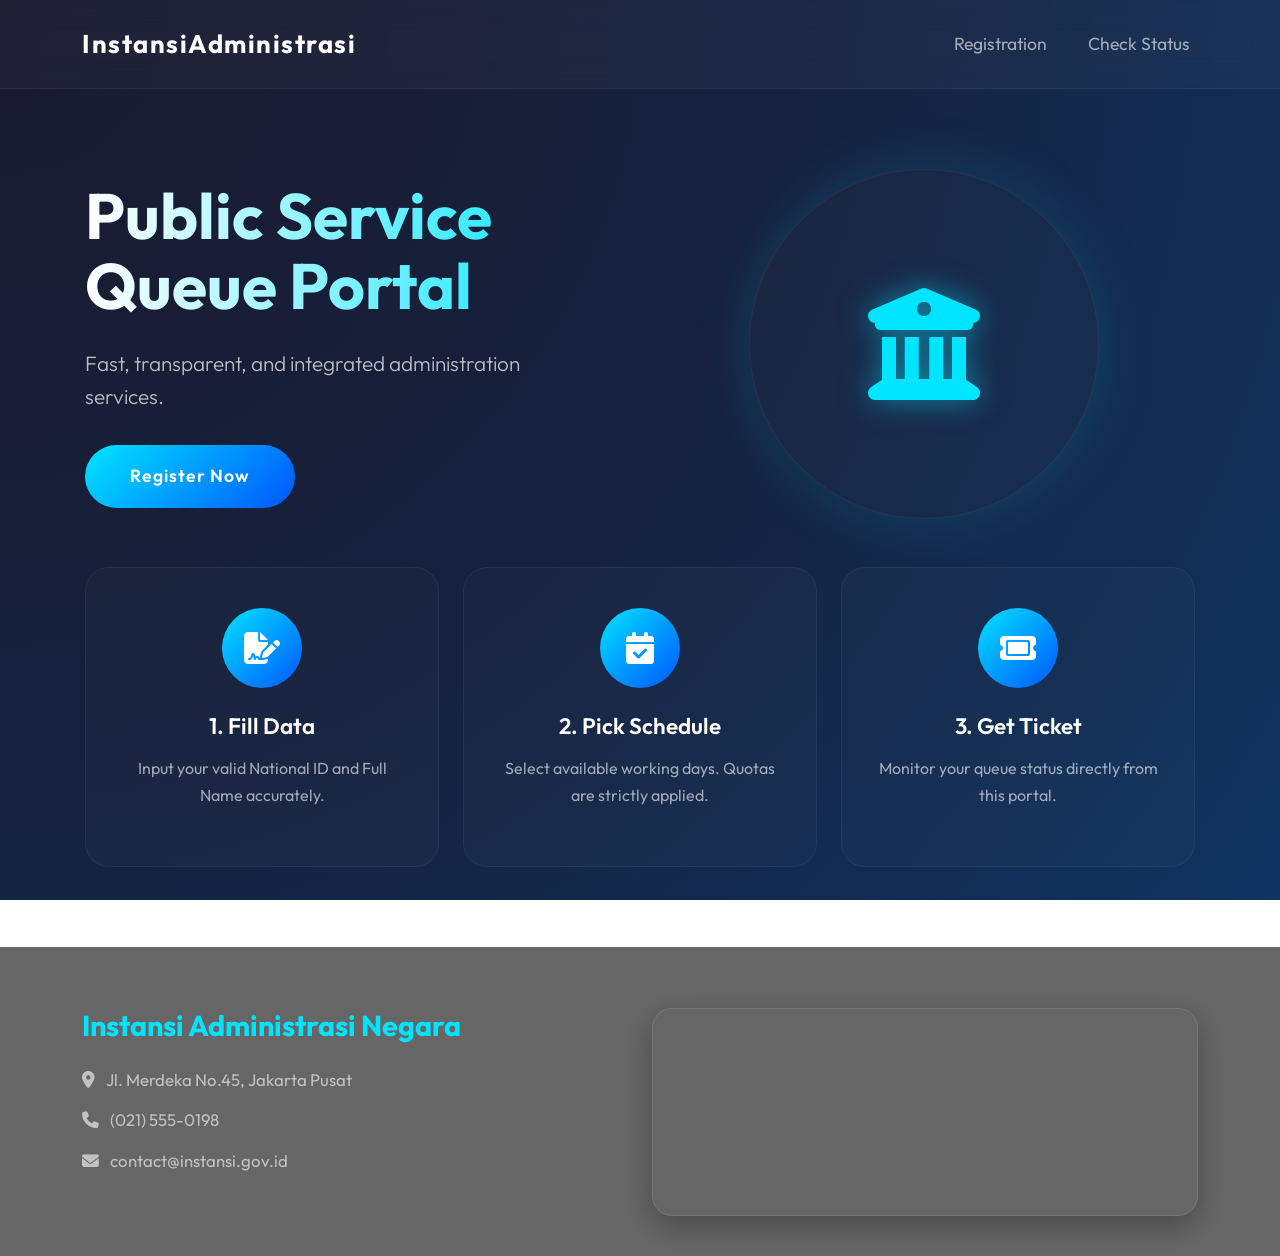
==== David/index.html @ 92df0b44 "rev" ====
<!DOCTYPE html>
<html lang="en">
<head>
<meta charset="UTF-8">
<meta name="viewport" content="width=device-width, initial-scale=1.0">
<title>Queue System V1</title>
<link href="https://cdn.jsdelivr.net/npm/bootstrap@5.3.0/dist/css/bootstrap.min.css" rel="stylesheet">
<link href="https://cdnjs.cloudflare.com/ajax/libs/font-awesome/6.4.0/css/all.min.css" rel="stylesheet">
<link href="https://fonts.googleapis.com/css2?family=Outfit:wght@300;400;600;700&display=swap" rel="stylesheet">
<link rel="stylesheet" href="style.css">
</head>
<body>
<nav class="navbar navbar-expand-lg custom-nav">
  <div class="container">
    <a class="navbar-brand brand-text" href="#" id="navHome">InstansiAdministrasi</a>
    <button class="navbar-toggler custom-toggler" type="button" data-bs-toggle="collapse" data-bs-target="#navMenu">
      <i class="fas fa-bars"></i>
    </button>
    <div class="collapse navbar-collapse" id="navMenu">
      <ul class="navbar-nav ms-auto">
        <li class="nav-item"><a class="nav-link custom-link" href="#" id="linkRegister">Registration</a></li>
        <li class="nav-item"><a class="nav-link custom-link" href="#" id="linkStatus">Check Status</a></li>
      </ul>
    </div>
  </div>
</nav>

<div class="container main-wrapper">
  <div id="homeSection" class="view-section active-section">
    <div class="row align-items-center mb-5">
      <div class="col-lg-6 hero-text-area">
        <h1 class="hero-title">Public Service Queue Portal</h1>
        <p class="hero-subtitle">Fast, transparent, and integrated administration services.</p>
        <button class="btn custom-btn-primary mt-3" id="btnHeroRegister">Register Now</button>
      </div>
      <div class="col-lg-6 text-center">
        <div class="hero-visual">
          <i class="fas fa-building-columns hero-icon"></i>
        </div>
      </div>
    </div>
    <div class="row mt-5">
      <div class="col-md-4">
        <div class="glass-card">
          <div class="icon-wrapper"><i class="fas fa-file-signature"></i></div>
          <h4 class="card-title-custom">1. Fill Data</h4>
          <p class="card-text-custom">Input your valid National ID and Full Name accurately.</p>
        </div>
      </div>
      <div class="col-md-4">
        <div class="glass-card">
          <div class="icon-wrapper"><i class="fas fa-calendar-check"></i></div>
          <h4 class="card-title-custom">2. Pick Schedule</h4>
          <p class="card-text-custom">Select available working days. Quotas are strictly applied.</p>
        </div>
      </div>
      <div class="col-md-4">
        <div class="glass-card">
          <div class="icon-wrapper"><i class="fas fa-ticket"></i></div>
          <h4 class="card-title-custom">3. Get Ticket</h4>
          <p class="card-text-custom">Monitor your queue status directly from this portal.</p>
        </div>
      </div>
    </div>
  </div>

  <div id="registerSection" class="view-section">
    <div class="row justify-content-center">
      <div class="col-lg-8">
        <div class="glass-panel-lg">
          <h2 class="section-title">Queue Registration</h2>
          <div id="registerAlert" class="custom-alert d-none"></div>
          <form id="registrationForm">
            <div class="mb-4">
              <label class="custom-label">Full Name</label>
              <input type="text" id="inputName" class="custom-input" required>
            </div>
            <div class="mb-4">
              <label class="custom-label">National ID (NIK)</label>
              <input type="number" id="inputNIK" class="custom-input" required>
            </div>
            <div class="mb-4">
              <label class="custom-label">Select Date</label>
              <input type="date" id="inputDate" class="custom-input" required>
            </div>
            <button type="submit" class="btn custom-btn-block">Submit Registration</button>
          </form>
        </div>
      </div>
    </div>
  </div>

  <div id="statusSection" class="view-section">
    <div class="row justify-content-center">
      <div class="col-lg-8">
        <div class="glass-panel-lg mb-4">
          <h2 class="section-title">Check Queue Status</h2>
          <form id="statusForm" class="d-flex gap-3 custom-flex-form">
            <input type="number" id="searchNIK" class="custom-input flex-grow-1" placeholder="Enter your NIK" required>
            <button type="submit" class="btn custom-btn-primary px-4">Search</button>
          </form>
        </div>
        <div id="statusResultContainer" class="d-none glass-panel-lg">
           <h4 class="result-title mb-3">Queue History</h4>
           <div id="statusList" class="history-list"></div>
        </div>
      </div>
    </div>
  </div>
</div>

<footer class="custom-footer mt-auto">
  <div class="container">
    <div class="row">
      <div class="col-md-6 mb-4 mb-md-0">
        <h4 class="footer-brand">Instansi Administrasi Negara</h4>
        <p class="footer-text"><i class="fas fa-map-marker-alt me-2"></i> Jl. Merdeka No.45, Jakarta Pusat</p>
        <p class="footer-text"><i class="fas fa-phone me-2"></i> (021) 555-0198</p>
        <p class="footer-text"><i class="fas fa-envelope me-2"></i> contact@instansi.gov.id</p>
      </div>
      <div class="col-md-6">
        <div class="map-container">
          <iframe src="https://www.google.com/maps/embed?pb=!1m18!1m12!1m3!1d126920.24009088654!2d106.758830113824!3d-6.229746497187132!2m3!1f0!2f0!3f0!3m2!1i1024!2i768!4f13.1!3m3!1m2!1s0x2e69f3e945e34b9d%3A0x100c5e82dd4b820!2sJakarta!5e0!3m2!1sen!2sid!4v1689255280365!5m2!1sen!2sid" width="100%" height="200" style="border:0;" allowfullscreen="" loading="lazy" referrerpolicy="no-referrer-when-downgrade"></iframe>
        </div>
      </div>
    </div>
  </div>
</footer>
<script src="https://cdn.jsdelivr.net/npm/bootstrap@5.3.0/dist/js/bootstrap.bundle.min.js"></script>
<script src="script.js"></script>
</body>
</html>
---- David/style.css ----
* {
  box-sizing: border-box;
  margin: 0;
  padding: 0;
}
body {
  font-family: 'Outfit', sans-serif;
  background: radial-gradient(circle at top left, #1a1a2e, #16213e, #0f3460);
  background-attachment: fixed;
  color: #ffffff;
  min-height: 100vh;
  display: flex;
  flex-direction: column;
}
.custom-nav {
  background: rgba(255, 255, 255, 0.03);
  backdrop-filter: blur(15px);
  -webkit-backdrop-filter: blur(15px);
  border-bottom: 1px solid rgba(255, 255, 255, 0.05);
  padding: 20px 0;
}
.brand-text {
  color: #fff !important;
  font-weight: 700;
  letter-spacing: 1.5px;
  font-size: 1.6rem;
}
.custom-link {
  color: rgba(255, 255, 255, 0.6) !important;
  font-weight: 400;
  margin-left: 25px;
  transition: all 0.3s ease;
  font-size: 1.1rem;
}
.custom-link:hover {
  color: #00e5ff !important;
  transform: translateY(-2px);
}
.custom-toggler {
  border: none;
  color: #fff;
  font-size: 1.5rem;
}
.custom-toggler:focus {
  box-shadow: none;
}
.main-wrapper {
  flex: 1;
  padding: 80px 15px;
}
.view-section {
  display: none;
  animation: fadeUp 0.6s cubic-bezier(0.16, 1, 0.3, 1) forwards;
}
.active-section {
  display: block;
}
@keyframes fadeUp {
  from { opacity: 0; transform: translateY(30px); }
  to { opacity: 1; transform: translateY(0); }
}
.hero-text-area {
  padding-right: 40px;
}
.hero-title {
  font-size: 4rem;
  font-weight: 700;
  line-height: 1.1;
  background: linear-gradient(90deg, #ffffff, #00e5ff);
  -webkit-background-clip: text;
  -webkit-text-fill-color: transparent;
  margin-bottom: 25px;
}
.hero-subtitle {
  font-size: 1.3rem;
  color: rgba(255, 255, 255, 0.7);
  font-weight: 300;
  line-height: 1.6;
}
.hero-visual {
  background: rgba(255, 255, 255, 0.02);
  width: 350px;
  height: 350px;
  border-radius: 50%;
  display: flex;
  align-items: center;
  justify-content: center;
  margin: 0 auto;
  border: 1px solid rgba(255, 255, 255, 0.05);
  box-shadow: 0 0 60px rgba(0, 229, 255, 0.15);
  transition: transform 0.5s ease;
}
.hero-visual:hover {
  transform: scale(1.05);
}
.hero-icon {
  font-size: 7rem;
  color: #00e5ff;
  filter: drop-shadow(0 0 15px rgba(0,229,255,0.5));
}
.glass-card {
  background: rgba(255, 255, 255, 0.02);
  border: 1px solid rgba(255, 255, 255, 0.05);
  backdrop-filter: blur(12px);
  -webkit-backdrop-filter: blur(12px);
  border-radius: 24px;
  padding: 40px 30px;
  text-align: center;
  height: 100%;
  transition: all 0.4s ease;
}
.glass-card:hover {
  background: rgba(255, 255, 255, 0.05);
  transform: translateY(-15px);
  border-color: rgba(0, 229, 255, 0.3);
  box-shadow: 0 20px 40px rgba(0,0,0,0.3);
}
.icon-wrapper {
  width: 80px;
  height: 80px;
  background: linear-gradient(135deg, #00e5ff, #0055ff);
  border-radius: 50%;
  display: flex;
  align-items: center;
  justify-content: center;
  margin: 0 auto 25px;
  font-size: 2rem;
  color: #fff;
}
.card-title-custom {
  font-weight: 600;
  font-size: 1.4rem;
  margin-bottom: 15px;
}
.card-text-custom {
  color: rgba(255, 255, 255, 0.6);
  font-size: 1rem;
  line-height: 1.7;
}
.glass-panel-lg {
  background: rgba(15, 52, 96, 0.4);
  border: 1px solid rgba(255, 255, 255, 0.1);
  backdrop-filter: blur(25px);
  -webkit-backdrop-filter: blur(25px);
  border-radius: 30px;
  padding: 60px;
  box-shadow: 0 30px 60px rgba(0, 0, 0, 0.4);
}
.section-title {
  font-weight: 700;
  text-align: center;
  margin-bottom: 45px;
  color: #fff;
  font-size: 2.5rem;
}
.custom-label {
  display: block;
  margin-bottom: 12px;
  font-weight: 400;
  color: rgba(255, 255, 255, 0.7);
  letter-spacing: 0.5px;
  font-size: 1.1rem;
}
.custom-input {
  width: 100%;
  background: rgba(255, 255, 255, 0.03);
  border: 1px solid rgba(255, 255, 255, 0.1);
  padding: 18px 25px;
  border-radius: 16px;
  color: #fff;
  font-family: inherit;
  font-size: 1.1rem;
  transition: all 0.3s ease;
}
.custom-input:focus {
  outline: none;
  background: rgba(255, 255, 255, 0.08);
  border-color: #00e5ff;
  box-shadow: 0 0 20px rgba(0, 229, 255, 0.2);
}
.custom-input::-webkit-calendar-picker-indicator {
  filter: invert(1);
  cursor: pointer;
}
.custom-btn-primary {
  background: linear-gradient(135deg, #00e5ff, #0055ff);
  border: none;
  color: #fff;
  padding: 18px 45px;
  border-radius: 50px;
  font-weight: 600;
  letter-spacing: 1px;
  transition: all 0.3s ease;
  font-size: 1.1rem;
}
.custom-btn-primary:hover {
  transform: translateY(-4px);
  box-shadow: 0 15px 30px rgba(0, 85, 255, 0.4);
  color: #fff;
}
.custom-btn-block {
  background: #fff;
  color: #0f3460;
  width: 100%;
  padding: 18px;
  border-radius: 16px;
  border: none;
  font-weight: 700;
  font-size: 1.2rem;
  margin-top: 20px;
  transition: all 0.3s ease;
}
.custom-btn-block:hover {
  background: #00e5ff;
  color: #fff;
  box-shadow: 0 10px 25px rgba(0, 229, 255, 0.3);
}
.custom-alert {
  padding: 18px 25px;
  border-radius: 16px;
  margin-bottom: 30px;
  font-weight: 500;
  font-size: 1.1rem;
}
.alert-success-custom {
  background: rgba(46, 213, 115, 0.15);
  border: 1px solid rgba(46, 213, 115, 0.4);
  color: #2ed573;
}
.alert-danger-custom {
  background: rgba(255, 71, 87, 0.15);
  border: 1px solid rgba(255, 71, 87, 0.4);
  color: #ff4757;
}
.result-title {
  font-weight: 600;
  border-bottom: 1px solid rgba(255, 255, 255, 0.1);
  padding-bottom: 20px;
  margin-bottom: 25px;
}
.history-card {
  background: rgba(255, 255, 255, 0.03);
  border-left: 5px solid #00e5ff;
  padding: 25px;
  border-radius: 12px;
  margin-bottom: 20px;
  transition: background 0.3s;
}
.history-card:hover {
  background: rgba(255, 255, 255, 0.07);
}
.history-card p {
  margin: 0 0 8px 0;
  color: rgba(255, 255, 255, 0.7);
  font-size: 1.05rem;
}
.history-card strong {
  color: #fff;
  display: inline-block;
  width: 70px;
}
.status-badge {
  display: inline-block;
  padding: 6px 16px;
  background: rgba(0, 229, 255, 0.15);
  color: #00e5ff;
  border-radius: 50px;
  font-size: 0.9rem;
  font-weight: 600;
  margin-top: 15px;
  border: 1px solid rgba(0, 229, 255, 0.3);
}
.custom-footer {
  background: rgba(0, 0, 0, 0.6);
  backdrop-filter: blur(20px);
  -webkit-backdrop-filter: blur(20px);
  border-top: 1px solid rgba(255, 255, 255, 0.05);
  padding: 60px 0 40px;
}
.footer-brand {
  font-weight: 700;
  margin-bottom: 25px;
  color: #00e5ff;
  font-size: 1.8rem;
}
.footer-text {
  color: rgba(255, 255, 255, 0.6);
  margin-bottom: 15px;
  font-size: 1.05rem;
}
.map-container {
  border-radius: 20px;
  overflow: hidden;
  border: 1px solid rgba(255, 255, 255, 0.1);
  box-shadow: 0 10px 30px rgba(0,0,0,0.3);
}
@media (max-width: 991px) {
  .hero-title { font-size: 3rem; }
  .hero-text-area { text-align: center; margin-bottom: 50px; padding-right: 0; }
  .glass-panel-lg { padding: 40px 25px; }
  .custom-nav { background: rgba(15, 52, 96, 0.95); }
  .custom-flex-form { flex-direction: column; }
  .glass-card { margin-bottom: 25px; }
}
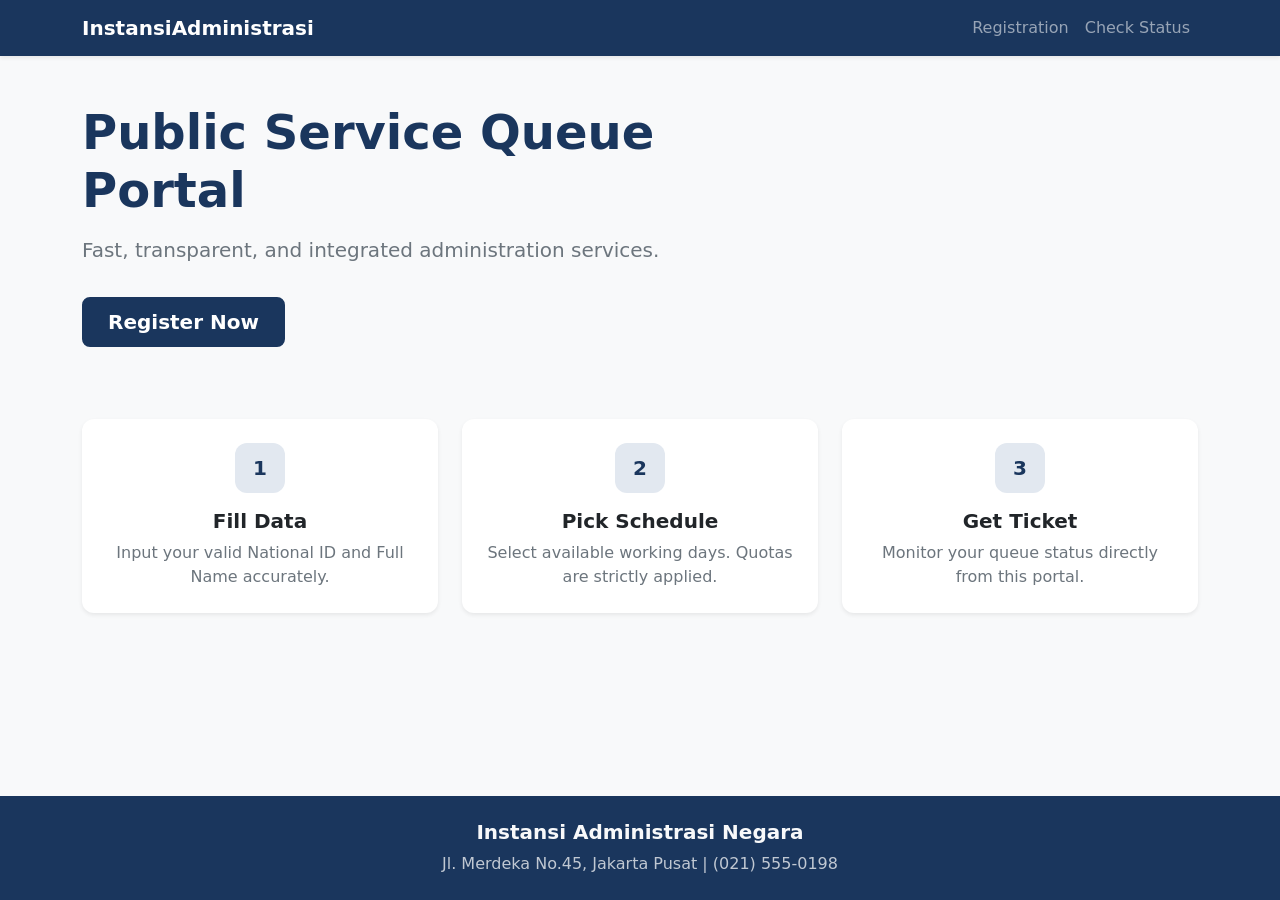
==== commit f63b7748: "rev2" ====
--- a/David/index.html
+++ b/David/index.html
@@ -3,62 +3,61 @@
 <head>
 <meta charset="UTF-8">
 <meta name="viewport" content="width=device-width, initial-scale=1.0">
-<title>Queue System V1</title>
+<title>Queue System</title>
 <link href="https://cdn.jsdelivr.net/npm/bootstrap@5.3.0/dist/css/bootstrap.min.css" rel="stylesheet">
-<link href="https://cdnjs.cloudflare.com/ajax/libs/font-awesome/6.4.0/css/all.min.css" rel="stylesheet">
-<link href="https://fonts.googleapis.com/css2?family=Outfit:wght@300;400;600;700&display=swap" rel="stylesheet">
-<link rel="stylesheet" href="style.css">
+<link href="style.css" rel="stylesheet">
 </head>
-<body>
-<nav class="navbar navbar-expand-lg custom-nav">
+<body class="bg-light">
+<nav class="navbar navbar-expand-lg custom-navbar navbar-dark shadow-sm">
   <div class="container">
-    <a class="navbar-brand brand-text" href="#" id="navHome">InstansiAdministrasi</a>
-    <button class="navbar-toggler custom-toggler" type="button" data-bs-toggle="collapse" data-bs-target="#navMenu">
-      <i class="fas fa-bars"></i>
+    <a class="navbar-brand fw-bold" href="#" id="navHome">InstansiAdministrasi</a>
+    <button class="navbar-toggler" type="button" data-bs-toggle="collapse" data-bs-target="#navMenu">
+      <span class="navbar-toggler-icon"></span>
     </button>
     <div class="collapse navbar-collapse" id="navMenu">
       <ul class="navbar-nav ms-auto">
-        <li class="nav-item"><a class="nav-link custom-link" href="#" id="linkRegister">Registration</a></li>
-        <li class="nav-item"><a class="nav-link custom-link" href="#" id="linkStatus">Check Status</a></li>
+        <li class="nav-item"><a class="nav-link" href="#" id="linkRegister">Registration</a></li>
+        <li class="nav-item"><a class="nav-link" href="#" id="linkStatus">Check Status</a></li>
       </ul>
     </div>
   </div>
 </nav>
 
-<div class="container main-wrapper">
+<div class="container my-5 flex-grow-1">
   <div id="homeSection" class="view-section active-section">
-    <div class="row align-items-center mb-5">
-      <div class="col-lg-6 hero-text-area">
-        <h1 class="hero-title">Public Service Queue Portal</h1>
-        <p class="hero-subtitle">Fast, transparent, and integrated administration services.</p>
-        <button class="btn custom-btn-primary mt-3" id="btnHeroRegister">Register Now</button>
-      </div>
-      <div class="col-lg-6 text-center">
-        <div class="hero-visual">
-          <i class="fas fa-building-columns hero-icon"></i>
-        </div>
+    <div class="row align-items-center mb-5 custom-hero">
+      <div class="col-lg-8">
+        <h1 class="display-5 fw-bold custom-title mb-3">Public Service Queue Portal</h1>
+        <p class="lead text-secondary">Fast, transparent, and integrated administration services.</p>
+        <button class="btn btn-lg custom-btn-primary mt-3 fw-semibold px-4" id="btnHeroRegister">Register Now</button>
       </div>
     </div>
-    <div class="row mt-5">
+    <div class="row g-4 mt-2">
       <div class="col-md-4">
-        <div class="glass-card">
-          <div class="icon-wrapper"><i class="fas fa-file-signature"></i></div>
-          <h4 class="card-title-custom">1. Fill Data</h4>
-          <p class="card-text-custom">Input your valid National ID and Full Name accurately.</p>
+        <div class="card h-100 border-0 shadow-sm custom-card">
+          <div class="card-body text-center p-4">
+            <div class="custom-icon-box mb-3">1</div>
+            <h5 class="card-title fw-bold">Fill Data</h5>
+            <p class="card-text text-secondary">Input your valid National ID and Full Name accurately.</p>
+          </div>
         </div>
       </div>
       <div class="col-md-4">
-        <div class="glass-card">
-          <div class="icon-wrapper"><i class="fas fa-calendar-check"></i></div>
-          <h4 class="card-title-custom">2. Pick Schedule</h4>
-          <p class="card-text-custom">Select available working days. Quotas are strictly applied.</p>
+        <div class="card h-100 border-0 shadow-sm custom-card">
+          <div class="card-body text-center p-4">
+            <div class="custom-icon-box mb-3">2</div>
+            <h5 class="card-title fw-bold">Pick Schedule</h5>
+            <p class="card-text text-secondary">Select available working days. Quotas are strictly applied.</p>
+          </div>
         </div>
       </div>
       <div class="col-md-4">
-        <div class="glass-card">
-          <div class="icon-wrapper"><i class="fas fa-ticket"></i></div>
-          <h4 class="card-title-custom">3. Get Ticket</h4>
-          <p class="card-text-custom">Monitor your queue status directly from this portal.</p>
+        <div class="card h-100 border-0 shadow-sm custom-card">
+          <div class="card-body text-center p-4">
+            <div class="custom-icon-box mb-3">3</div>
+            <h5 class="card-title fw-bold">Get Ticket</h5>
+            <p class="card-text text-secondary">Monitor your queue status directly from this portal.</p>
+          </div>
         </div>
       </div>
     </div>
@@ -66,24 +65,24 @@
 
   <div id="registerSection" class="view-section">
     <div class="row justify-content-center">
-      <div class="col-lg-8">
-        <div class="glass-panel-lg">
-          <h2 class="section-title">Queue Registration</h2>
-          <div id="registerAlert" class="custom-alert d-none"></div>
+      <div class="col-lg-6">
+        <div class="card border-0 shadow-sm custom-panel p-4 p-md-5">
+          <h3 class="fw-bold mb-4 text-center custom-title">Queue Registration</h3>
+          <div id="registerAlert" class="d-none"></div>
           <form id="registrationForm">
-            <div class="mb-4">
-              <label class="custom-label">Full Name</label>
-              <input type="text" id="inputName" class="custom-input" required>
+            <div class="mb-3">
+              <label class="form-label fw-semibold text-secondary">Full Name</label>
+              <input type="text" id="inputName" class="form-control custom-input" required>
+            </div>
+            <div class="mb-3">
+              <label class="form-label fw-semibold text-secondary">National ID (NIK)</label>
+              <input type="number" id="inputNIK" class="form-control custom-input" required>
             </div>
             <div class="mb-4">
-              <label class="custom-label">National ID (NIK)</label>
-              <input type="number" id="inputNIK" class="custom-input" required>
+              <label class="form-label fw-semibold text-secondary">Select Date</label>
+              <input type="date" id="inputDate" class="form-control custom-input" required>
             </div>
-            <div class="mb-4">
-              <label class="custom-label">Select Date</label>
-              <input type="date" id="inputDate" class="custom-input" required>
-            </div>
-            <button type="submit" class="btn custom-btn-block">Submit Registration</button>
+            <button type="submit" class="btn w-100 custom-btn-primary py-2 fw-bold mt-2">Submit Registration</button>
           </form>
         </div>
       </div>
@@ -92,38 +91,27 @@
 
   <div id="statusSection" class="view-section">
     <div class="row justify-content-center">
-      <div class="col-lg-8">
-        <div class="glass-panel-lg mb-4">
-          <h2 class="section-title">Check Queue Status</h2>
-          <form id="statusForm" class="d-flex gap-3 custom-flex-form">
-            <input type="number" id="searchNIK" class="custom-input flex-grow-1" placeholder="Enter your NIK" required>
-            <button type="submit" class="btn custom-btn-primary px-4">Search</button>
+      <div class="col-lg-6">
+        <div class="card border-0 shadow-sm custom-panel p-4 p-md-5 mb-4">
+          <h3 class="fw-bold mb-4 text-center custom-title">Check Queue Status</h3>
+          <form id="statusForm" class="d-flex gap-2">
+            <input type="number" id="searchNIK" class="form-control custom-input" placeholder="Enter your NIK" required>
+            <button type="submit" class="btn custom-btn-primary px-4 fw-bold">Search</button>
           </form>
         </div>
-        <div id="statusResultContainer" class="d-none glass-panel-lg">
-           <h4 class="result-title mb-3">Queue History</h4>
-           <div id="statusList" class="history-list"></div>
+        <div id="statusResultContainer" class="d-none card border-0 shadow-sm custom-panel p-4">
+           <h5 class="fw-bold border-bottom pb-3 mb-3 custom-title">Queue History</h5>
+           <div id="statusList"></div>
         </div>
       </div>
     </div>
   </div>
 </div>
 
-<footer class="custom-footer mt-auto">
-  <div class="container">
-    <div class="row">
-      <div class="col-md-6 mb-4 mb-md-0">
-        <h4 class="footer-brand">Instansi Administrasi Negara</h4>
-        <p class="footer-text"><i class="fas fa-map-marker-alt me-2"></i> Jl. Merdeka No.45, Jakarta Pusat</p>
-        <p class="footer-text"><i class="fas fa-phone me-2"></i> (021) 555-0198</p>
-        <p class="footer-text"><i class="fas fa-envelope me-2"></i> contact@instansi.gov.id</p>
-      </div>
-      <div class="col-md-6">
-        <div class="map-container">
-          <iframe src="https://www.google.com/maps/embed?pb=!1m18!1m12!1m3!1d126920.24009088654!2d106.758830113824!3d-6.229746497187132!2m3!1f0!2f0!3f0!3m2!1i1024!2i768!4f13.1!3m3!1m2!1s0x2e69f3e945e34b9d%3A0x100c5e82dd4b820!2sJakarta!5e0!3m2!1sen!2sid!4v1689255280365!5m2!1sen!2sid" width="100%" height="200" style="border:0;" allowfullscreen="" loading="lazy" referrerpolicy="no-referrer-when-downgrade"></iframe>
-        </div>
-      </div>
-    </div>
+<footer class="text-light py-4 mt-auto custom-footer">
+  <div class="container text-center">
+    <h5 class="fw-bold mb-2">Instansi Administrasi Negara</h5>
+    <p class="mb-0 text-light opacity-75">Jl. Merdeka No.45, Jakarta Pusat | (021) 555-0198</p>
   </div>
 </footer>
 <script src="https://cdn.jsdelivr.net/npm/bootstrap@5.3.0/dist/js/bootstrap.bundle.min.js"></script>
--- a/David/style.css
+++ b/David/style.css
@@ -1,304 +1,88 @@
-* {
-  box-sizing: border-box;
-  margin: 0;
-  padding: 0;
-}
 body {
-  font-family: 'Outfit', sans-serif;
-  background: radial-gradient(circle at top left, #1a1a2e, #16213e, #0f3460);
-  background-attachment: fixed;
-  color: #ffffff;
-  min-height: 100vh;
+  font-family: system-ui, -apple-system, sans-serif;
   display: flex;
   flex-direction: column;
+  min-height: 100vh;
+  background-color: #f4f6f9;
 }
-.custom-nav {
-  background: rgba(255, 255, 255, 0.03);
-  backdrop-filter: blur(15px);
-  -webkit-backdrop-filter: blur(15px);
-  border-bottom: 1px solid rgba(255, 255, 255, 0.05);
-  padding: 20px 0;
+.custom-navbar {
+  background-color: #1a365d;
 }
-.brand-text {
-  color: #fff !important;
-  font-weight: 700;
-  letter-spacing: 1.5px;
-  font-size: 1.6rem;
+.custom-title {
+  color: #1a365d;
 }
-.custom-link {
-  color: rgba(255, 255, 255, 0.6) !important;
-  font-weight: 400;
-  margin-left: 25px;
-  transition: all 0.3s ease;
-  font-size: 1.1rem;
+.custom-btn-primary {
+  background-color: #1a365d;
+  color: #ffffff;
+  border: 2px solid #1a365d;
+  border-radius: 8px;
+  transition: all 0.2s ease-in-out;
 }
-.custom-link:hover {
-  color: #00e5ff !important;
-  transform: translateY(-2px);
-}
-.custom-toggler {
-  border: none;
-  color: #fff;
-  font-size: 1.5rem;
-}
-.custom-toggler:focus {
-  box-shadow: none;
-}
-.main-wrapper {
-  flex: 1;
-  padding: 80px 15px;
+.custom-btn-primary:hover {
+  background-color: #ffffff;
+  color: #1a365d;
 }
 .view-section {
   display: none;
-  animation: fadeUp 0.6s cubic-bezier(0.16, 1, 0.3, 1) forwards;
 }
 .active-section {
   display: block;
 }
-@keyframes fadeUp {
-  from { opacity: 0; transform: translateY(30px); }
-  to { opacity: 1; transform: translateY(0); }
+.custom-card {
+  border-radius: 12px;
+  background-color: #ffffff;
+  transition: transform 0.2s ease, box-shadow 0.2s ease;
 }
-.hero-text-area {
-  padding-right: 40px;
+.custom-card:hover {
+  transform: translateY(-5px);
+  box-shadow: 0 10px 20px rgba(0,0,0,0.05) !important;
 }
-.hero-title {
-  font-size: 4rem;
-  font-weight: 700;
-  line-height: 1.1;
-  background: linear-gradient(90deg, #ffffff, #00e5ff);
-  -webkit-background-clip: text;
-  -webkit-text-fill-color: transparent;
-  margin-bottom: 25px;
-}
-.hero-subtitle {
-  font-size: 1.3rem;
-  color: rgba(255, 255, 255, 0.7);
-  font-weight: 300;
-  line-height: 1.6;
-}
-.hero-visual {
-  background: rgba(255, 255, 255, 0.02);
-  width: 350px;
-  height: 350px;
-  border-radius: 50%;
+.custom-icon-box {
+  width: 50px;
+  height: 50px;
+  background-color: #e2e8f0;
+  color: #1a365d;
+  font-size: 20px;
+  font-weight: 800;
+  border-radius: 12px;
   display: flex;
   align-items: center;
   justify-content: center;
   margin: 0 auto;
-  border: 1px solid rgba(255, 255, 255, 0.05);
-  box-shadow: 0 0 60px rgba(0, 229, 255, 0.15);
-  transition: transform 0.5s ease;
 }
-.hero-visual:hover {
-  transform: scale(1.05);
-}
-.hero-icon {
-  font-size: 7rem;
-  color: #00e5ff;
-  filter: drop-shadow(0 0 15px rgba(0,229,255,0.5));
-}
-.glass-card {
-  background: rgba(255, 255, 255, 0.02);
-  border: 1px solid rgba(255, 255, 255, 0.05);
-  backdrop-filter: blur(12px);
-  -webkit-backdrop-filter: blur(12px);
-  border-radius: 24px;
-  padding: 40px 30px;
-  text-align: center;
-  height: 100%;
-  transition: all 0.4s ease;
-}
-.glass-card:hover {
-  background: rgba(255, 255, 255, 0.05);
-  transform: translateY(-15px);
-  border-color: rgba(0, 229, 255, 0.3);
-  box-shadow: 0 20px 40px rgba(0,0,0,0.3);
-}
-.icon-wrapper {
-  width: 80px;
-  height: 80px;
-  background: linear-gradient(135deg, #00e5ff, #0055ff);
-  border-radius: 50%;
-  display: flex;
-  align-items: center;
-  justify-content: center;
-  margin: 0 auto 25px;
-  font-size: 2rem;
-  color: #fff;
-}
-.card-title-custom {
-  font-weight: 600;
-  font-size: 1.4rem;
-  margin-bottom: 15px;
-}
-.card-text-custom {
-  color: rgba(255, 255, 255, 0.6);
-  font-size: 1rem;
-  line-height: 1.7;
-}
-.glass-panel-lg {
-  background: rgba(15, 52, 96, 0.4);
-  border: 1px solid rgba(255, 255, 255, 0.1);
-  backdrop-filter: blur(25px);
-  -webkit-backdrop-filter: blur(25px);
-  border-radius: 30px;
-  padding: 60px;
-  box-shadow: 0 30px 60px rgba(0, 0, 0, 0.4);
-}
-.section-title {
-  font-weight: 700;
-  text-align: center;
-  margin-bottom: 45px;
-  color: #fff;
-  font-size: 2.5rem;
-}
-.custom-label {
-  display: block;
-  margin-bottom: 12px;
-  font-weight: 400;
-  color: rgba(255, 255, 255, 0.7);
-  letter-spacing: 0.5px;
-  font-size: 1.1rem;
+.custom-panel {
+  border-radius: 16px;
+  background-color: #ffffff;
+  border-top: 6px solid #1a365d !important;
 }
 .custom-input {
-  width: 100%;
-  background: rgba(255, 255, 255, 0.03);
-  border: 1px solid rgba(255, 255, 255, 0.1);
-  padding: 18px 25px;
-  border-radius: 16px;
-  color: #fff;
-  font-family: inherit;
-  font-size: 1.1rem;
-  transition: all 0.3s ease;
+  background-color: #f8fafc;
+  border: 1px solid #cbd5e1;
+  border-radius: 8px;
+  padding: 10px 15px;
 }
 .custom-input:focus {
+  border-color: #1a365d;
+  background-color: #ffffff;
+  box-shadow: 0 0 0 4px rgba(26, 54, 93, 0.1);
   outline: none;
-  background: rgba(255, 255, 255, 0.08);
-  border-color: #00e5ff;
-  box-shadow: 0 0 20px rgba(0, 229, 255, 0.2);
 }
-.custom-input::-webkit-calendar-picker-indicator {
-  filter: invert(1);
-  cursor: pointer;
+.history-item {
+  border-left: 4px solid #1a365d;
+  background-color: #f8fafc;
+  padding: 16px;
+  margin-bottom: 12px;
+  border-radius: 6px;
+  transition: background-color 0.2s ease;
 }
-.custom-btn-primary {
-  background: linear-gradient(135deg, #00e5ff, #0055ff);
-  border: none;
-  color: #fff;
-  padding: 18px 45px;
-  border-radius: 50px;
-  font-weight: 600;
-  letter-spacing: 1px;
-  transition: all 0.3s ease;
-  font-size: 1.1rem;
-}
-.custom-btn-primary:hover {
-  transform: translateY(-4px);
-  box-shadow: 0 15px 30px rgba(0, 85, 255, 0.4);
-  color: #fff;
-}
-.custom-btn-block {
-  background: #fff;
-  color: #0f3460;
-  width: 100%;
-  padding: 18px;
-  border-radius: 16px;
-  border: none;
-  font-weight: 700;
-  font-size: 1.2rem;
-  margin-top: 20px;
-  transition: all 0.3s ease;
-}
-.custom-btn-block:hover {
-  background: #00e5ff;
-  color: #fff;
-  box-shadow: 0 10px 25px rgba(0, 229, 255, 0.3);
-}
-.custom-alert {
-  padding: 18px 25px;
-  border-radius: 16px;
-  margin-bottom: 30px;
-  font-weight: 500;
-  font-size: 1.1rem;
-}
-.alert-success-custom {
-  background: rgba(46, 213, 115, 0.15);
-  border: 1px solid rgba(46, 213, 115, 0.4);
-  color: #2ed573;
-}
-.alert-danger-custom {
-  background: rgba(255, 71, 87, 0.15);
-  border: 1px solid rgba(255, 71, 87, 0.4);
-  color: #ff4757;
-}
-.result-title {
-  font-weight: 600;
-  border-bottom: 1px solid rgba(255, 255, 255, 0.1);
-  padding-bottom: 20px;
-  margin-bottom: 25px;
-}
-.history-card {
-  background: rgba(255, 255, 255, 0.03);
-  border-left: 5px solid #00e5ff;
-  padding: 25px;
-  border-radius: 12px;
-  margin-bottom: 20px;
-  transition: background 0.3s;
-}
-.history-card:hover {
-  background: rgba(255, 255, 255, 0.07);
-}
-.history-card p {
-  margin: 0 0 8px 0;
-  color: rgba(255, 255, 255, 0.7);
-  font-size: 1.05rem;
-}
-.history-card strong {
-  color: #fff;
-  display: inline-block;
-  width: 70px;
-}
-.status-badge {
-  display: inline-block;
-  padding: 6px 16px;
-  background: rgba(0, 229, 255, 0.15);
-  color: #00e5ff;
-  border-radius: 50px;
-  font-size: 0.9rem;
-  font-weight: 600;
-  margin-top: 15px;
-  border: 1px solid rgba(0, 229, 255, 0.3);
+.history-item:hover {
+  background-color: #e2e8f0;
 }
 .custom-footer {
-  background: rgba(0, 0, 0, 0.6);
-  backdrop-filter: blur(20px);
-  -webkit-backdrop-filter: blur(20px);
-  border-top: 1px solid rgba(255, 255, 255, 0.05);
-  padding: 60px 0 40px;
+  background-color: #1a365d;
 }
-.footer-brand {
-  font-weight: 700;
-  margin-bottom: 25px;
-  color: #00e5ff;
-  font-size: 1.8rem;
-}
-.footer-text {
-  color: rgba(255, 255, 255, 0.6);
-  margin-bottom: 15px;
-  font-size: 1.05rem;
-}
-.map-container {
-  border-radius: 20px;
-  overflow: hidden;
-  border: 1px solid rgba(255, 255, 255, 0.1);
-  box-shadow: 0 10px 30px rgba(0,0,0,0.3);
-}
-@media (max-width: 991px) {
-  .hero-title { font-size: 3rem; }
-  .hero-text-area { text-align: center; margin-bottom: 50px; padding-right: 0; }
-  .glass-panel-lg { padding: 40px 25px; }
-  .custom-nav { background: rgba(15, 52, 96, 0.95); }
-  .custom-flex-form { flex-direction: column; }
-  .glass-card { margin-bottom: 25px; }
+.custom-badge {
+  background-color: #ebf4ff;
+  color: #1a365d;
+  border: 1px solid #c3ddfd;
 }
